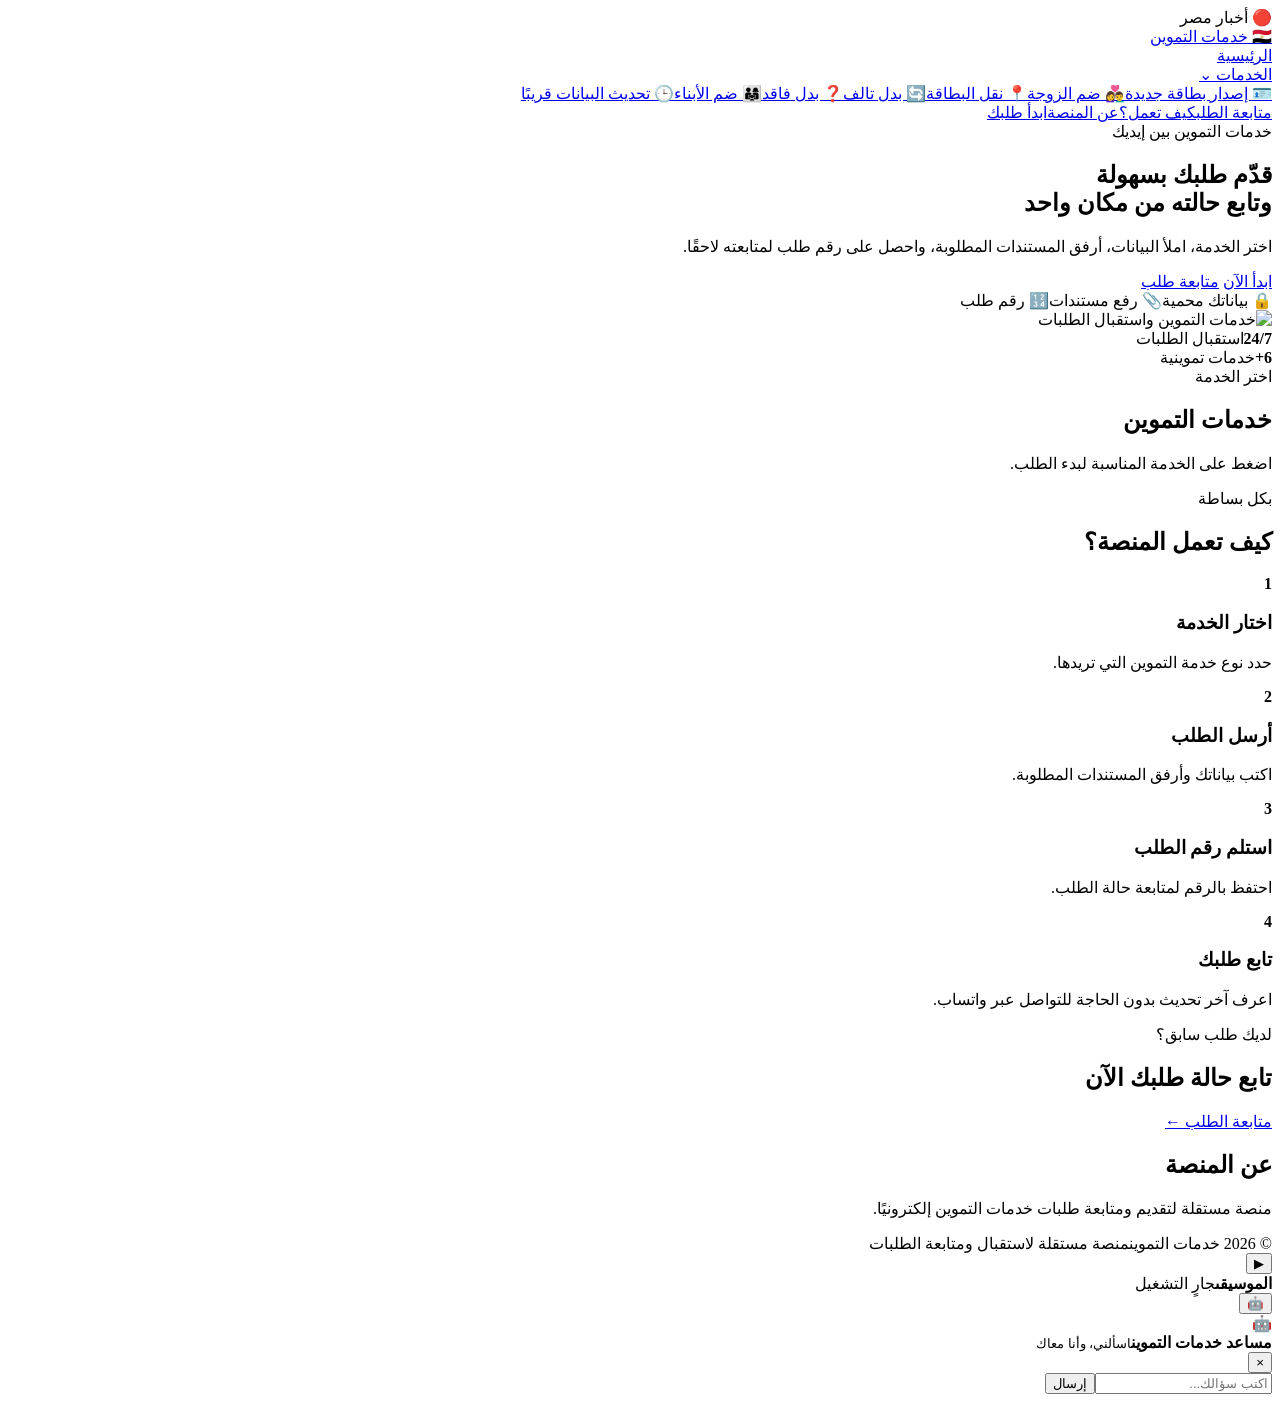
==== index.html @ 3c785cfc "Add files via upload" ====
<!doctype html>
<html lang="ar" dir="rtl">
<head>
  <meta charset="UTF-8">
  <meta name="viewport" content="width=device-width, initial-scale=1.0">
  <title>خدمات التموين | خدماتك بين إيديك</title>
  <meta name="description" content="منصة إلكترونية لتقديم ومتابعة طلبات خدمات التموين.">
  <link rel="stylesheet" href="css/style.css">
</head>
<body><div class="news-ticker"><div class="news-label">🔴 أخبار مصر</div><div class="news-viewport"><div id="newsTrack" class="news-track"></div></div></div><nav class="site-main-nav"><div class="nav-inner"><a class="brand-mini" href="index.html">🇪🇬 خدمات التموين</a><div class="nav-links"><a href="index.html">الرئيسية</a><div class="nav-dropdown"><a href="services.html" class="nav-services-link">الخدمات <span class="nav-chevron">⌄</span></a><div class="services-menu" aria-label="قائمة الخدمات"><a href="request.html?service=new-card">🪪 إصدار بطاقة جديدة</a><a href="request.html?service=add-wife">👩‍❤️‍👨 ضم الزوجة</a><a href="request.html?service=transfer">📍 نقل البطاقة</a><a href="request.html?service=damaged">🔄 بدل تالف</a><a href="request.html?service=lost">❓ بدل فاقد</a><a href="request.html?service=children">👨‍👩‍👧 ضم الأبناء</a><a href="services.html#update-data">🕒 تحديث البيانات <span class="soon-mini">قريبًا</span></a></div></div><a href="track.html">متابعة الطلب</a><a href="index.html#steps">كيف تعمل؟</a><a href="index.html#about">عن المنصة</a><a class="nav-cta" href="request.html">ابدأ طلبك</a></div></div></nav><main>
  <section class="hero">
    <div class="container hero-grid">
      <div>
        <span class="eyebrow">خدمات التموين بين إيديك</span>
        <h1>قدّم طلبك بسهولة<br><strong>وتابع حالته من مكان واحد</strong></h1>
        <p>اختر الخدمة، املأ البيانات، أرفق المستندات المطلوبة، واحصل على رقم طلب لمتابعته لاحقًا.</p>
        <div class="hero-actions">
          <a class="btn btn-primary" href="#services">ابدأ الآن</a>
          <a class="btn btn-outline" href="track.html">متابعة طلب</a>
        </div>
        <div class="trust-row">
          <span>🔒 بياناتك محمية</span><span>📎 رفع مستندات</span><span>🔢 رقم طلب</span>
        </div>
      </div>
      <div class="hero-card hero-visual">
<img class="hero-illustration" src="assets/hero-illustration.svg" alt="خدمات التموين واستقبال الطلبات">
<div class="visual-badge badge-one"><b>24/7</b><span>استقبال الطلبات</span></div>
<div class="visual-badge badge-two"><b>6+</b><span>خدمات تموينية</span></div>
</div>
    </div>
  </section>

  <section id="services" class="section">
    <div class="container">
      <div class="section-head">
        <div><span class="eyebrow">اختر الخدمة</span><h2>خدمات التموين</h2></div>
        <p>اضغط على الخدمة المناسبة لبدء الطلب.</p>
      </div>
      <div id="servicesGrid" class="services-grid"></div>
    </div>
  </section>

  <section id="steps" class="section section-soft">
    <div class="container">
      <div class="section-head centered"><span class="eyebrow">بكل بساطة</span><h2>كيف تعمل المنصة؟</h2></div>
      <div class="steps">
        <div class="step"><b>1</b><h3>اختار الخدمة</h3><p>حدد نوع خدمة التموين التي تريدها.</p></div>
        <div class="step"><b>2</b><h3>أرسل الطلب</h3><p>اكتب بياناتك وأرفق المستندات المطلوبة.</p></div>
        <div class="step"><b>3</b><h3>استلم رقم الطلب</h3><p>احتفظ بالرقم لمتابعة حالة الطلب.</p></div>
        <div class="step"><b>4</b><h3>تابع طلبك</h3><p>اعرف آخر تحديث بدون الحاجة للتواصل عبر واتساب.</p></div>
      </div>
    </div>
  </section>

  <section class="cta">
    <div class="container cta-inner">
      <div><span class="eyebrow">لديك طلب سابق؟</span><h2>تابع حالة طلبك الآن</h2></div>
      <a class="btn btn-light" href="track.html">متابعة الطلب ←</a>
    </div>
  </section>
</main>

<section id="about" class="section section-soft"><div class="container"><h2>عن المنصة</h2><p>منصة مستقلة لتقديم ومتابعة طلبات خدمات التموين إلكترونيًا.</p></div></section><footer><div class="container footer-inner"><span>© 2026 خدمات التموين</span><span>منصة مستقلة لاستقبال ومتابعة الطلبات</span></div></footer>
<script src="js/config.js"></script>
<script src="js/location-data.js"></script><script src="js/app.js"></script>



<div class="music-player" id="musicPlayer"><button id="musicToggle" class="music-toggle" type="button">▶</button><div class="music-meta"><strong>الموسيقى</strong><span id="musicState">جارٍ التشغيل</span></div><audio id="siteMusic" preload="auto" loop><source src="assets/music.mp3" type="audio/mpeg"></audio></div><script src="js/music.js"></script><script src="js/news.js"></script><script src="js/site-info.js"></script><button class="chatbot-launch" id="chatbotLaunch" aria-label="افتح مساعد خدمات التموين" aria-expanded="false"><span class="bot-avatar" aria-hidden="true">🤖</span><span class="bot-pulse"></span></button><section class="chatbot-panel" id="chatbotPanel"><div class="chatbot-head"><div class="chatbot-title"><span class="chatbot-mini-avatar">🤖</span><div><strong>مساعد خدمات التموين</strong><small>اسألني، وأنا معاك</small></div></div><button id="chatbotClose" type="button">×</button></div><div id="chatbotMessages" class="chatbot-messages"></div><form id="chatbotForm" class="chatbot-form"><input id="chatbotInput" placeholder="اكتب سؤالك..." autocomplete="off"><button type="submit">إرسال</button></form></section><script src="js/chatbot.js"></script><script src="js/announcement.js"></script><script src="js/site-nav.js"></script></body>
</html>
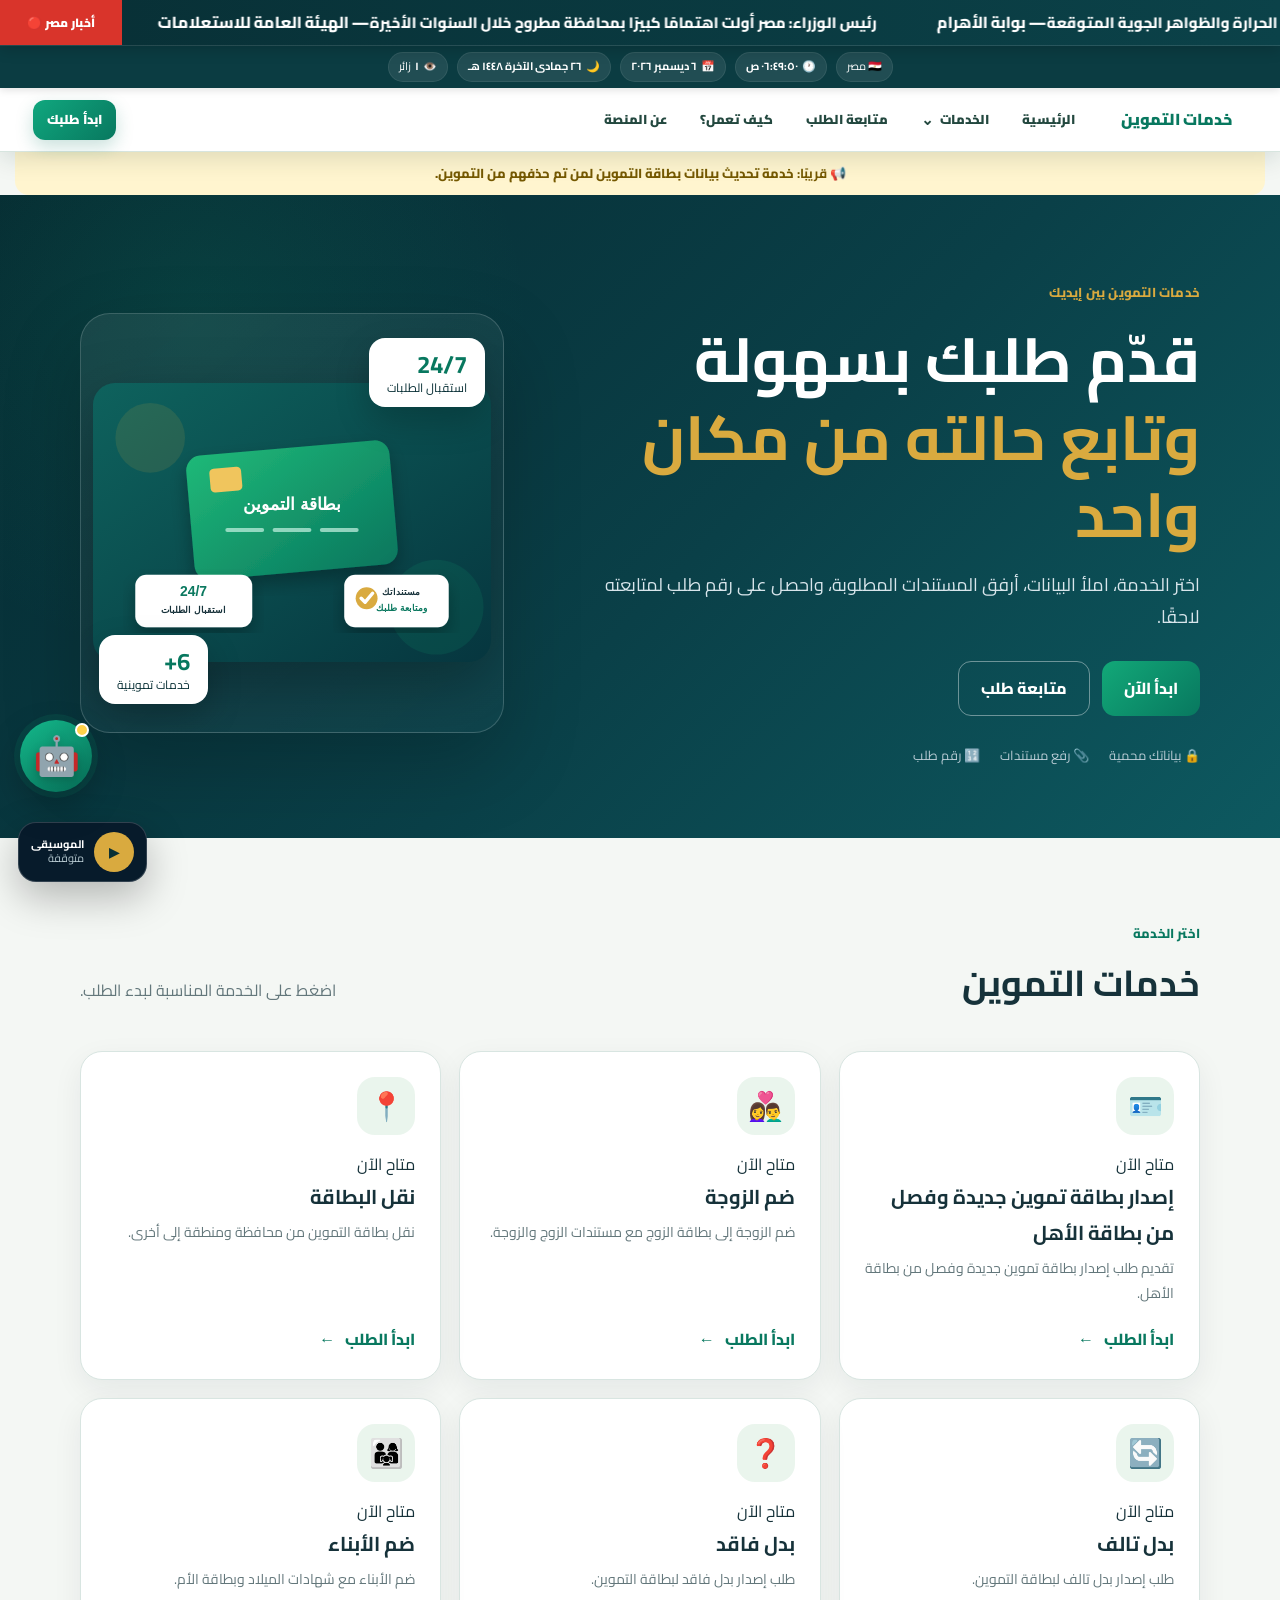
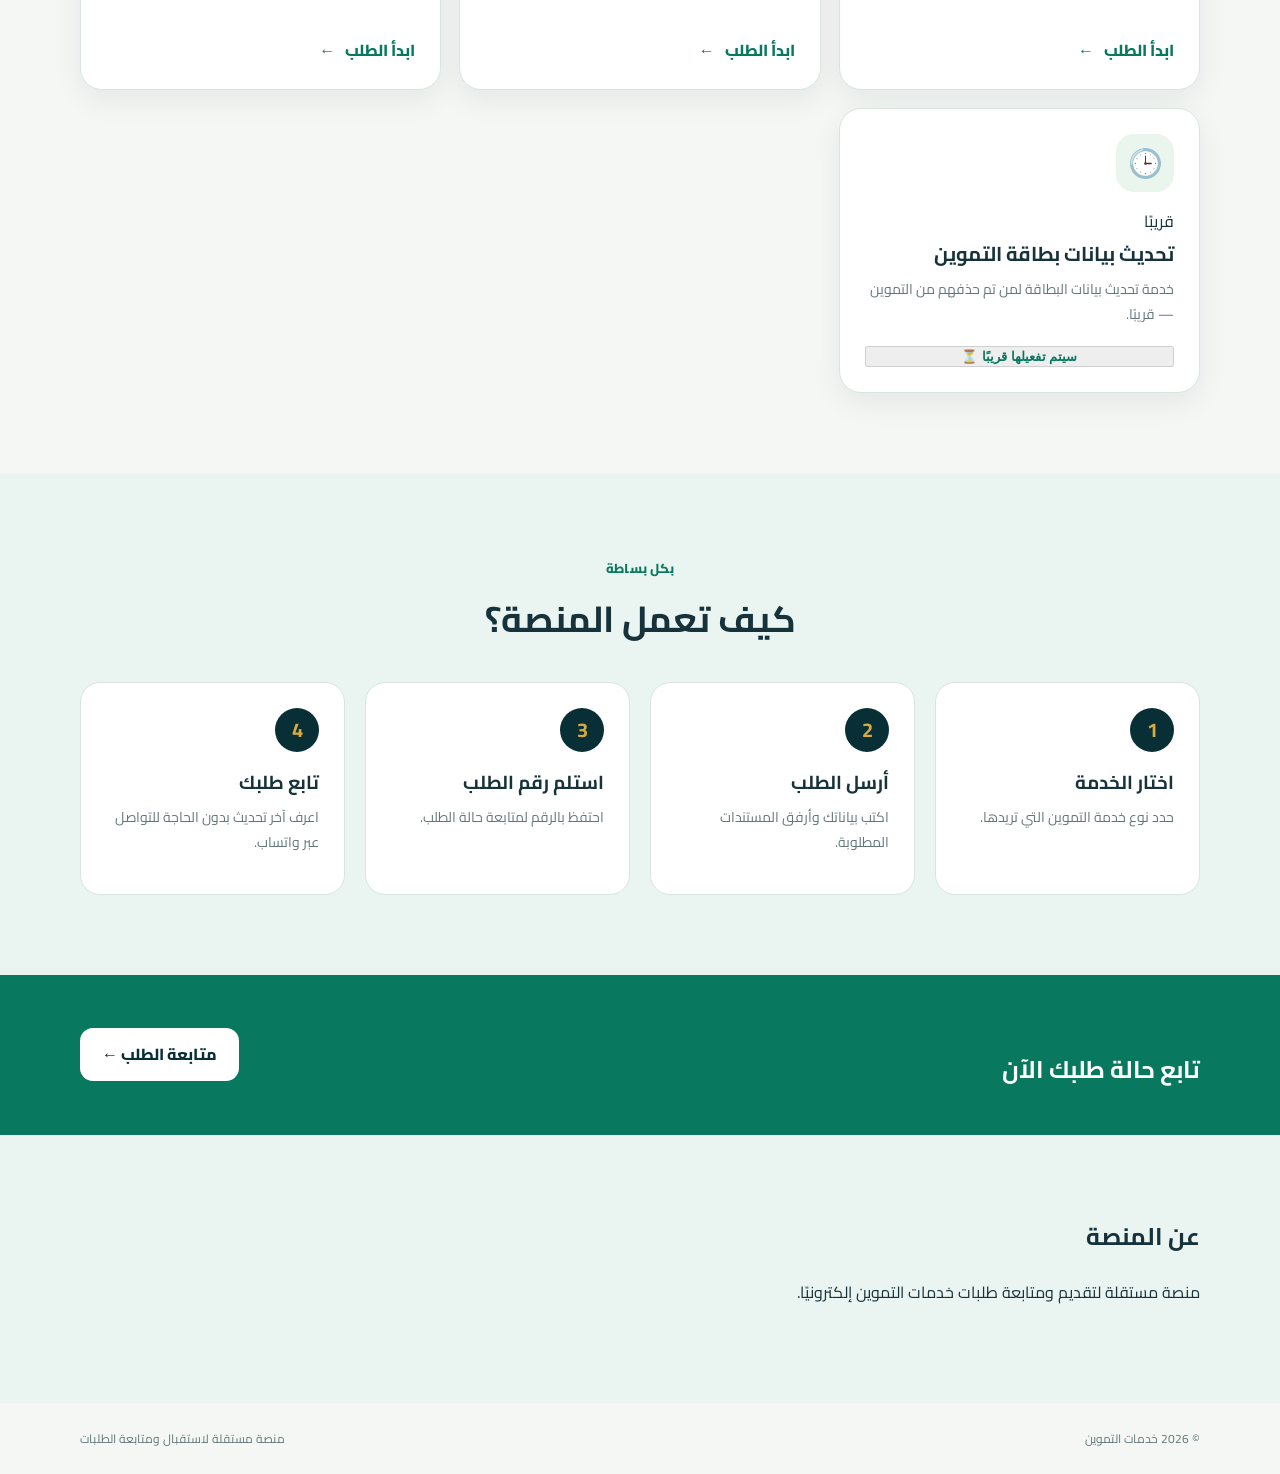
==== commit f97b3274: "Update index.html" ====
--- a/index.html
+++ b/index.html
@@ -7,7 +7,7 @@
   <meta name="description" content="منصة إلكترونية لتقديم ومتابعة طلبات خدمات التموين.">
   <link rel="stylesheet" href="css/style.css">
 </head>
-<body><div class="news-ticker"><div class="news-label">🔴 أخبار مصر</div><div class="news-viewport"><div id="newsTrack" class="news-track"></div></div></div><nav class="site-main-nav"><div class="nav-inner"><a class="brand-mini" href="index.html">🇪🇬 خدمات التموين</a><div class="nav-links"><a href="index.html">الرئيسية</a><div class="nav-dropdown"><a href="services.html" class="nav-services-link">الخدمات <span class="nav-chevron">⌄</span></a><div class="services-menu" aria-label="قائمة الخدمات"><a href="request.html?service=new-card">🪪 إصدار بطاقة جديدة</a><a href="request.html?service=add-wife">👩‍❤️‍👨 ضم الزوجة</a><a href="request.html?service=transfer">📍 نقل البطاقة</a><a href="request.html?service=damaged">🔄 بدل تالف</a><a href="request.html?service=lost">❓ بدل فاقد</a><a href="request.html?service=children">👨‍👩‍👧 ضم الأبناء</a><a href="services.html#update-data">🕒 تحديث البيانات <span class="soon-mini">قريبًا</span></a></div></div><a href="track.html">متابعة الطلب</a><a href="index.html#steps">كيف تعمل؟</a><a href="index.html#about">عن المنصة</a><a class="nav-cta" href="request.html">ابدأ طلبك</a></div></div></nav><main>
+<body><div class="news-ticker"><div class="news-label">🔴 أخبار مصر</div><div class="news-viewport"><div id="newsTrack" class="news-track"></div></div></div><nav class="site-main-nav"><div class="nav-inner"><a class="brand-mini" href="index.html">خدمات التموين</a><div class="nav-links"><a href="index.html">الرئيسية</a><div class="nav-dropdown"><a href="services.html" class="nav-services-link">الخدمات <span class="nav-chevron">⌄</span></a><div class="services-menu" aria-label="قائمة الخدمات"><a href="request.html?service=new-card">🪪 إصدار بطاقة جديدة</a><a href="request.html?service=add-wife">👩‍❤️‍👨 ضم الزوجة</a><a href="request.html?service=transfer">📍 نقل البطاقة</a><a href="request.html?service=damaged">🔄 بدل تالف</a><a href="request.html?service=lost">❓ بدل فاقد</a><a href="request.html?service=children">👨‍👩‍👧 ضم الأبناء</a><a href="services.html#update-data">🕒 تحديث البيانات <span class="soon-mini">قريبًا</span></a></div></div><a href="track.html">متابعة الطلب</a><a href="index.html#steps">كيف تعمل؟</a><a href="index.html#about">عن المنصة</a><a class="nav-cta" href="request.html">ابدأ طلبك</a></div></div></nav><main>
   <section class="hero">
     <div class="container hero-grid">
       <div>
@@ -67,4 +67,4 @@
 
 
 <div class="music-player" id="musicPlayer"><button id="musicToggle" class="music-toggle" type="button">▶</button><div class="music-meta"><strong>الموسيقى</strong><span id="musicState">جارٍ التشغيل</span></div><audio id="siteMusic" preload="auto" loop><source src="assets/music.mp3" type="audio/mpeg"></audio></div><script src="js/music.js"></script><script src="js/news.js"></script><script src="js/site-info.js"></script><button class="chatbot-launch" id="chatbotLaunch" aria-label="افتح مساعد خدمات التموين" aria-expanded="false"><span class="bot-avatar" aria-hidden="true">🤖</span><span class="bot-pulse"></span></button><section class="chatbot-panel" id="chatbotPanel"><div class="chatbot-head"><div class="chatbot-title"><span class="chatbot-mini-avatar">🤖</span><div><strong>مساعد خدمات التموين</strong><small>اسألني، وأنا معاك</small></div></div><button id="chatbotClose" type="button">×</button></div><div id="chatbotMessages" class="chatbot-messages"></div><form id="chatbotForm" class="chatbot-form"><input id="chatbotInput" placeholder="اكتب سؤالك..." autocomplete="off"><button type="submit">إرسال</button></form></section><script src="js/chatbot.js"></script><script src="js/announcement.js"></script><script src="js/site-nav.js"></script></body>
-</html>+</html>
--- a/css/style.css
+++ b/css/style.css
@@ -0,0 +1,143 @@
+@import url('https://fonts.googleapis.com/css2?family=Cairo:wght@400;500;600;700;800&display=swap');
+:root{--navy:#082f35;--navy2:#0f4a50;--green:#12a878;--green2:#08785f;--gold:#d9aa3f;--red:#c93b35;--bg:#f4f7f4;--text:#16323a;--muted:#63777b;--line:#d8e5e1;--white:#fff;--cream:#fbf8ef;--mint:#e6f5ef}
+*{box-sizing:border-box}html{scroll-behavior:smooth}body{margin:0;font-family:Cairo,Arial,sans-serif;color:var(--text);background:var(--bg);line-height:1.8}a{text-decoration:none;color:inherit}.container{width:min(1120px,92%);margin:auto}.topbar{background:var(--navy);color:#fff;position:sticky;top:0;z-index:20;box-shadow:0 4px 20px #0002}.nav{min-height:72px;display:flex;align-items:center;justify-content:space-between;gap:20px}.brand{display:flex;align-items:center;gap:10px;font-weight:800;font-size:20px}.brand-mark{width:38px;height:38px;border-radius:12px;background:var(--gold);color:var(--navy);display:grid;place-items:center;font-weight:900}.nav nav{display:flex;gap:22px;align-items:center;font-size:14px}.nav nav a{opacity:.9}.admin-link{border:1px solid #ffffff44;padding:5px 12px;border-radius:999px}.hero{background:linear-gradient(135deg,var(--navy),#0b3449);color:#fff;padding:82px 0 70px;overflow:hidden}.hero-grid{display:grid;grid-template-columns:1.2fr .8fr;gap:60px;align-items:center}.eyebrow{display:inline-block;color:var(--green2);font-weight:800;font-size:13px;letter-spacing:.2px}.hero .eyebrow{color:var(--gold)}h1,h2,h3,p{margin-top:0}.hero h1{font-size:clamp(34px,5vw,62px);line-height:1.25;margin:15px 0}.hero h1 strong{color:var(--gold)}.hero p{font-size:18px;color:#d8e5eb;max-width:650px}.hero-actions{display:flex;gap:12px;margin:28px 0}.btn{border:0;border-radius:13px;padding:12px 22px;font:inherit;font-weight:800;cursor:pointer;display:inline-flex;justify-content:center;align-items:center;gap:8px}.btn-primary{background:var(--green);color:#fff}.btn-primary:hover{background:var(--green2)}.btn-outline{background:transparent;color:inherit;border:1px solid #ffffff66}.btn-light{background:#fff;color:var(--navy)}.btn-full{width:100%}.trust-row{display:flex;gap:20px;flex-wrap:wrap;color:#b9ccd5;font-size:13px}.hero-card{min-height:350px;border:1px solid #ffffff25;border-radius:30px;background:linear-gradient(145deg,#ffffff12,#ffffff05);padding:45px;position:relative;display:grid;place-items:center;box-shadow:0 30px 80px #0003}.card-glow{position:absolute;width:230px;height:230px;border-radius:50%;background:#f5c40025;filter:blur(25px)}.mini-card{width:280px;height:175px;border-radius:20px;background:linear-gradient(135deg,#4eaf43,#146d36);padding:25px;transform:rotate(-7deg);box-shadow:0 25px 45px #0005;z-index:1}.mini-chip{width:42px;height:32px;border-radius:7px;background:#e4bd58;margin-bottom:25px}.mini-title{font-weight:800}.mini-lines{display:flex;gap:5px;margin-top:18px}.mini-lines i{height:5px;width:40px;background:#ffffff66;border-radius:10px}.hero-stat{position:absolute;background:#fff;color:var(--navy);padding:10px 18px;border-radius:14px;display:flex;flex-direction:column;line-height:1.3;box-shadow:0 12px 35px #0003}.hero-stat b{font-size:24px;color:var(--green2)}.hero-stat:nth-of-type(3){right:15px;bottom:55px}.hero-stat:nth-of-type(4){left:15px;top:55px}.section{padding:80px 0}.section-soft{background:#eef4f1}.section-head{display:flex;justify-content:space-between;align-items:end;margin-bottom:30px}.section-head h2,.page-title h1{font-size:36px;margin:5px 0}.section-head p{color:var(--muted)}.centered{display:block;text-align:center}.services-grid{display:grid;grid-template-columns:repeat(3,1fr);gap:18px}.service-card{background:#fff;border:1px solid var(--line);border-radius:22px;padding:25px;box-shadow:0 10px 30px #1231;transition:.2s;display:flex;flex-direction:column}.service-card:hover{transform:translateY(-5px);box-shadow:0 18px 40px #1232}.service-icon{width:58px;height:58px;border-radius:18px;background:#eaf5ed;display:grid;place-items:center;font-size:28px;margin-bottom:15px}.service-card h3{font-size:20px;margin-bottom:5px}.service-card p{color:var(--muted);font-size:14px;min-height:55px}.service-link{color:var(--green2);font-weight:800;margin-top:auto}.service-link span{margin-right:7px}.steps{display:grid;grid-template-columns:repeat(4,1fr);gap:20px}.step{background:#fff;border:1px solid var(--line);padding:25px;border-radius:20px}.step>b{width:44px;height:44px;border-radius:50%;display:grid;place-items:center;background:var(--navy);color:var(--gold);font-size:20px}.step h3{margin:14px 0 5px}.step p{color:var(--muted);font-size:14px}.cta{padding:40px 0;background:var(--green2);color:#fff}.cta-inner{display:flex;justify-content:space-between;align-items:center}.cta h2{margin:4px 0}.page{padding:60px 0;min-height:calc(100vh - 145px)}.page-title{margin-bottom:30px}.page-title p{color:var(--muted)}.narrow{max-width:820px}.form-card,.auth-card,.track-box,.result-card{background:#fff;border:1px solid var(--line);border-radius:22px;padding:28px;box-shadow:0 12px 35px #1231}.form-grid{display:grid;grid-template-columns:1fr 1fr;gap:18px}label{display:block;font-weight:700;font-size:14px;margin-bottom:18px}input,select,textarea{display:block;width:100%;border:1px solid #ccd8d4;border-radius:12px;padding:12px 14px;font:inherit;margin-top:7px;outline:none;background:#fff}input:focus,select:focus,textarea:focus{border-color:var(--green);box-shadow:0 0 0 3px #43a04718}.upload-box{border:2px dashed #bfd0c9;border-radius:18px;padding:20px;margin:8px 0 20px;display:grid;grid-template-columns:auto 1fr;gap:12px;align-items:center}.upload-icon{font-size:32px}.upload-box p{margin:0;color:var(--muted);font-size:12px}.upload-box input{grid-column:1/-1}.file-list{grid-column:1/-1;display:flex;gap:7px;flex-wrap:wrap}.file-list span{background:#eef5f1;border-radius:8px;padding:4px 9px;font-size:12px}.notice{background:#fff9df;border:1px solid #f0dd7a;border-radius:12px;padding:10px 14px;font-size:12px;margin-bottom:18px}.form-message{margin-top:12px;text-align:center;font-weight:700}.error{color:var(--red)}.success{color:var(--green2)}.track-box{display:grid;grid-template-columns:1fr auto;gap:10px;margin-bottom:20px}.track-box input{margin:0}.result-top,.dashboard-head{display:flex;justify-content:space-between;align-items:center}.result-top h2{margin:0}.status{padding:5px 12px;border-radius:999px;font-size:12px;font-weight:800}.status.new{background:#fff4cc;color:#8c6800}.status.reviewing{background:#e6f0ff;color:#245a9e}.status.completed{background:#e4f6e8;color:#1d7330}.status.rejected{background:#ffe7e4;color:#9d3028}.details-grid{display:grid;grid-template-columns:repeat(2,1fr);gap:14px;margin:25px 0}.details-grid div{background:#f7faf8;border:1px solid var(--line);padding:12px;border-radius:12px}.details-grid small{display:block;color:var(--muted)}.details-grid b{display:block;margin-top:3px}.timeline{display:flex;gap:10px;justify-content:space-between;border-top:3px solid #dbe5e0;padding-top:15px}.timeline span{color:#9aa8a3;font-size:13px}.timeline span.active{color:var(--green2);font-weight:800}.muted{color:var(--muted)}.empty{text-align:center;padding:30px;color:var(--muted)}.auth-card{max-width:480px;margin:40px auto}.auth-card input{margin-bottom:12px}.stats{display:grid;grid-template-columns:repeat(4,1fr);gap:15px;margin:25px 0}.stats div{background:#fff;border:1px solid var(--line);border-radius:18px;padding:18px}.stats b{display:block;font-size:30px;color:var(--green2)}.stats span{color:var(--muted);font-size:13px}.toolbar{display:flex;gap:10px;margin-bottom:15px}.toolbar input{margin:0}.toolbar select{width:190px;margin:0}.table-wrap{overflow:auto;background:#fff;border:1px solid var(--line);border-radius:18px}table{width:100%;border-collapse:collapse;min-width:780px}th,td{padding:13px;border-bottom:1px solid var(--line);text-align:right;font-size:13px}th{background:#f3f7f5}.status-select{margin:0;padding:7px;border-radius:8px;width:auto}.small-btn{border:0;background:var(--navy);color:#fff;border-radius:8px;padding:6px 11px;cursor:pointer}.modal{position:fixed;inset:0;background:#06141dcc;display:grid;place-items:center;padding:20px;z-index:50}.modal-box{width:min(760px,100%);max-height:90vh;overflow:auto;background:#fff;border-radius:22px;padding:30px;position:relative}.modal-close{position:absolute;left:18px;top:12px;border:0;background:#eef2f0;border-radius:50%;font-size:24px;width:38px;height:38px;cursor:pointer}.detail-note{background:#f7faf8;padding:14px;border-radius:12px;margin-top:12px}.hidden{display:none!important}.footer-inner{padding:25px 0;color:var(--muted);font-size:12px;display:flex;justify-content:space-between}
+@media(max-width:800px){.hero-grid{grid-template-columns:1fr}.hero-card{min-height:260px}.services-grid{grid-template-columns:1fr 1fr}.steps{grid-template-columns:1fr 1fr}.nav nav{gap:9px}.nav nav a:nth-child(3){display:none}.section-head,.cta-inner{display:block}.cta .btn{margin-top:15px}.stats{grid-template-columns:1fr 1fr}}
+@media(max-width:560px){.nav{min-height:62px}.brand{font-size:16px}.brand-mark{width:34px;height:34px}.nav nav{font-size:12px}.hero{padding:55px 0}.hero h1{font-size:36px}.hero p{font-size:15px}.services-grid,.steps,.form-grid,.details-grid{grid-template-columns:1fr}.section{padding:55px 0}.section-head h2,.page-title h1{font-size:29px}.track-box{grid-template-columns:1fr}.toolbar{display:block}.toolbar>*{width:100%!important;margin-bottom:8px!important}.footer-inner{display:block}.footer-inner span{display:block;margin:5px 0}.upload-box{grid-template-columns:auto 1fr}}
+.attachments-title{margin:8px 0 14px}.attachments-title h3{margin:0 0 3px}.attachments-title p{margin:0;color:var(--muted);font-size:12px}.required-uploads{display:grid;grid-template-columns:1fr 1fr;gap:14px;margin-bottom:18px}.upload-card{border:1px solid #cfdcd6;border-radius:16px;padding:18px;background:#f9fbfa;display:flex;flex-direction:column;gap:5px;cursor:pointer}.upload-card>span{font-size:27px}.upload-card strong{font-size:14px}.upload-card small{color:var(--muted);font-weight:400}.music-player{position:fixed;left:18px;bottom:18px;z-index:100;background:#071b2b;color:#fff;border:1px solid #ffffff2b;border-radius:18px;padding:9px 12px;display:flex;align-items:center;gap:10px;box-shadow:0 15px 40px #0004;direction:rtl}.music-toggle{border:0;width:40px;height:40px;border-radius:50%;background:var(--gold);color:var(--navy);font-weight:900;cursor:pointer}.music-toggle.playing{background:var(--green);color:#fff}.music-meta{display:flex;flex-direction:column;line-height:1.25;font-size:11px}.music-meta span{color:#b8cbd2}@media(max-width:560px){.required-uploads{grid-template-columns:1fr}.music-player{left:10px;bottom:10px}}
+/* ===== V5 UI polish ===== */
+.news-ticker,.news-ticker *{font-size:16px!important}
+.news-ticker{overflow:hidden;white-space:nowrap;direction:rtl}
+.news-ticker-track{display:inline-flex;width:max-content;animation:newsTicker 55s linear infinite;will-change:transform}
+.news-ticker:hover .news-ticker-track{animation-play-state:paused!important}
+@keyframes newsTicker{from{transform:translateX(-100%)}to{transform:translateX(100vw)}}
+.news-ticker-item{margin-left:42px;cursor:pointer}
+.news-ticker-item:hover{text-decoration:underline}
+.location-search-wrap{margin:-4px 0 18px;position:relative}
+.location-search-wrap label{margin-bottom:0}
+.location-search-wrap input{padding-right:42px}
+.location-search-icon{position:absolute;right:14px;top:39px;font-size:18px;color:var(--muted)}
+.location-hint{font-size:11px;color:var(--muted);margin-top:5px}
+.field-error{border-color:#df3b2f!important;box-shadow:0 0 0 3px #df3b2f18!important}
+.required-mark{color:#df3b2f;margin-right:3px}
+.validation-modal{position:fixed;inset:0;background:#06141dcc;z-index:300;display:grid;place-items:center;padding:20px}
+.validation-modal-box{background:#fff;width:min(520px,100%);border-radius:22px;padding:28px;box-shadow:0 30px 80px #0006}
+.validation-modal-box h2{margin:0 0 8px;color:var(--navy)}
+.validation-list{background:#fff5f3;border:1px solid #ffd2cc;border-radius:14px;padding:12px 28px;margin:15px 0}
+.validation-list li{margin:4px 0}
+.validation-close{width:100%;border:0;border-radius:12px;background:var(--navy);color:#fff;padding:11px;font:inherit;font-weight:800;cursor:pointer}
+
+/* V6 theme + clearer hero */
+.hero{background:radial-gradient(circle at 15% 20%,#12a87822,transparent 28%),linear-gradient(135deg,#062a31 0%,#0a4048 55%,#0d5960 100%)}
+.hero-card{background:linear-gradient(145deg,#ffffff12,#ffffff06);border-color:#ffffff2b}
+.hero-visual{min-height:420px;padding:12px;overflow:hidden}
+.hero-illustration{width:100%;height:auto;display:block;filter:drop-shadow(0 20px 30px #0004)}
+.visual-badge{position:absolute;background:#fff;color:var(--navy);padding:12px 18px;border-radius:16px;display:flex;flex-direction:column;line-height:1.25;box-shadow:0 14px 35px #0003;z-index:4}
+.visual-badge b{font-size:24px;color:var(--green2)} .visual-badge span{font-size:12px}
+.badge-one{right:18px;top:24px}.badge-two{left:18px;bottom:28px}
+.btn-primary{background:linear-gradient(135deg,var(--green),var(--green2))}
+.section-soft{background:#eaf4f0}
+.conditional-section{border:1px solid #cfe3db;background:#f3fbf7;border-radius:18px;padding:18px;margin:4px 0 22px}
+.conditional-head{display:flex;gap:12px;align-items:flex-start;margin-bottom:15px}
+.conditional-head>span{font-size:30px}.conditional-head h3{margin:0}.conditional-head p{margin:2px 0 0;color:var(--muted);font-size:12px}
+.wife-uploads{grid-template-columns:1fr 1fr!important}
+.datalist-note{font-size:11px;color:var(--muted)}
+.hidden{display:none!important}
+@media(max-width:760px){.hero-grid{grid-template-columns:1fr}.hero-card{min-height:360px}.hero-visual{order:-1}.services-grid{grid-template-columns:1fr}.steps{grid-template-columns:1fr 1fr}.section-head,.cta-inner{align-items:flex-start;flex-direction:column;gap:12px}.wife-uploads{grid-template-columns:1fr!important}}
+@media(max-width:520px){.steps{grid-template-columns:1fr}.hero-visual{min-height:320px}.visual-badge{padding:9px 12px}.visual-badge b{font-size:20px}}
+
+
+/* ===== V18 AUTHORITATIVE UI / HEADER ===== */
+:root{--header-news:46px;--header-info:42px;--header-nav:64px;--header-total:152px;scroll-padding-top:var(--header-total)}
+html,body{min-height:100%;overflow-x:hidden}
+body{padding-top:var(--header-total)!important}
+
+/* Fixed global chrome */
+.news-ticker{position:fixed!important;top:0!important;left:0!important;right:0!important;height:var(--header-news)!important;z-index:2147483000!important;display:flex!important;align-items:center!important;direction:ltr!important;overflow:hidden!important;background:linear-gradient(90deg,#082f35,#0b4249)!important;border-bottom:1px solid rgba(255,255,255,.12)!important;box-shadow:0 3px 15px rgba(0,0,0,.18)!important}
+.news-label{height:100%!important;min-width:122px!important;flex:0 0 auto!important;display:flex!important;align-items:center!important;justify-content:center!important;background:#d9342b!important;color:#fff!important;padding:0 14px!important;font-size:12px!important;font-weight:900!important;z-index:3!important}
+.news-viewport{height:100%!important;min-width:0!important;flex:1 1 auto!important;display:flex!important;align-items:center!important;overflow:hidden!important;direction:ltr!important}
+.news-track{display:flex!important;align-items:center!important;flex-wrap:nowrap!important;width:max-content!important;min-width:max-content!important;white-space:nowrap!important;direction:ltr!important;animation:none!important;will-change:transform!important;transform:translate3d(0,0,0)!important}
+.news-item{direction:rtl!important;display:inline-flex!important;align-items:center!important;flex:0 0 auto!important;color:#fff!important;font-size:15px!important;font-weight:800!important;padding:0 30px!important;white-space:nowrap!important;text-decoration:none!important;cursor:pointer!important;transition:color .15s ease!important}
+.news-item:hover{color:#ffd35a!important;text-decoration:underline!important}
+
+.site-info-bar{position:fixed!important;top:var(--header-news)!important;left:0!important;right:0!important;height:var(--header-info)!important;z-index:2147482999!important;display:flex!important;align-items:center!important;background:#0b3c42!important;color:#fff!important;box-shadow:0 2px 8px rgba(0,0,0,.12)!important}
+.site-info-inner{width:100%!important;height:100%!important;max-width:1250px!important;margin:auto!important;display:flex!important;align-items:center!important;justify-content:center!important;gap:9px!important;overflow:hidden!important;white-space:nowrap!important}
+.site-info-inner span{display:inline-flex!important;align-items:center!important;gap:4px!important;background:rgba(255,255,255,.09)!important;border:1px solid rgba(255,255,255,.08)!important;border-radius:999px!important;padding:4px 10px!important;font-size:11px!important}
+
+.site-main-nav{position:fixed!important;top:calc(var(--header-news) + var(--header-info))!important;left:0!important;right:0!important;width:100%!important;height:var(--header-nav)!important;z-index:2147482998!important;background:rgba(255,255,255,.98)!important;backdrop-filter:blur(14px)!important;-webkit-backdrop-filter:blur(14px)!important;border-bottom:1px solid #d7e5df!important;box-shadow:0 7px 24px rgba(5,44,38,.13)!important}
+.site-main-nav .nav-inner{height:100%!important;max-width:1250px!important;margin:auto!important;padding:0 18px!important;display:flex!important;align-items:center!important;gap:18px!important}
+.site-main-nav .brand-mini{font-size:16px!important;font-weight:900!important;color:#08785f!important;white-space:nowrap!important;flex:0 0 auto!important}
+.site-main-nav .nav-links{display:flex!important;align-items:center!important;gap:5px!important;flex:1 1 auto!important;min-width:0!important;overflow-x:auto!important;overflow-y:hidden!important;scrollbar-width:none!important}
+.site-main-nav .nav-links::-webkit-scrollbar{display:none!important}
+.site-main-nav a{display:inline-flex!important;align-items:center!important;justify-content:center!important;min-height:40px!important;padding:7px 14px!important;border-radius:12px!important;color:#23483f!important;font-size:13px!important;font-weight:900!important;text-decoration:none!important;white-space:nowrap!important;flex:0 0 auto!important;transition:all .18s ease!important}
+.site-main-nav a:hover{background:#e7f5ef!important;color:#08785f!important;transform:translateY(-1px)!important}
+.site-main-nav a.nav-cta{margin-inline-start:auto!important;background:linear-gradient(135deg,#10a77e,#08785f)!important;color:#fff!important;box-shadow:0 7px 18px rgba(8,120,95,.22)!important}
+.site-main-nav a.nav-cta:hover{background:#066b55!important;color:#fff!important}
+
+/* Announcement stays visible below the fixed navigation */
+.site-announcement{position:relative!important;z-index:1!important;max-width:1250px!important;margin:0 auto!important;padding:10px 15px!important;border-radius:0 0 14px 14px!important;background:#fff5cf!important;color:#755900!important;text-align:center!important;font-size:13px!important;font-weight:800!important}
+
+.service-hidden-field{display:none!important}
+
+/* Service request page — same visual language on every service */
+.request-card{max-width:980px!important;margin:24px auto 60px!important;background:rgba(255,255,255,.98)!important;border:1px solid #d7e5df!important;border-radius:28px!important;padding:30px!important;box-shadow:0 18px 55px rgba(8,47,53,.10)!important;position:relative!important;overflow:hidden!important}
+.request-card:before{content:"";display:block;position:absolute;top:0;right:0;left:0;height:5px;background:linear-gradient(90deg,#d9aa3f,#10a77e,#08785f)!important}
+#serviceHeader{padding:8px 4px 24px!important;border-bottom:1px solid #e3ece8!important;margin-bottom:22px!important}
+#serviceHeader .eyebrow{font-size:12px!important;font-weight:900!important;color:#08785f!important;background:#e8f6f1!important;padding:5px 10px!important;border-radius:999px!important}
+#serviceHeader h1{font-size:clamp(25px,4vw,38px)!important;color:#082f35!important;margin:12px 0 5px!important;line-height:1.35!important}
+#serviceHeader p{margin:0!important;color:#63777b!important;font-size:14px!important}
+.conditional-section{box-shadow:0 8px 22px rgba(8,120,95,.05)!important}
+
+/* Floating assistant */
+.chatbot-launch{position:fixed!important;left:20px!important;bottom:22px!important;width:72px!important;height:72px!important;border:0!important;border-radius:50%!important;background:linear-gradient(145deg,#14b98b,#066b55)!important;color:#fff!important;display:grid!important;place-items:center!important;cursor:pointer!important;z-index:2147483001!important;box-shadow:0 15px 35px rgba(0,0,0,.25),0 0 0 6px rgba(18,168,120,.12)!important;transition:transform .2s ease,box-shadow .2s ease!important}
+.chatbot-launch:hover{transform:translateY(-4px) scale(1.04)!important;box-shadow:0 20px 42px rgba(0,0,0,.28),0 0 0 8px rgba(18,168,120,.14)!important}
+.bot-avatar{font-size:38px!important;line-height:1!important;filter:drop-shadow(0 3px 4px rgba(0,0,0,.2))!important}
+.bot-pulse{position:absolute!important;right:3px!important;top:3px!important;width:14px!important;height:14px!important;border-radius:50%!important;background:#ffd24a!important;border:2px solid #fff!important;animation:botPulse 1.8s infinite!important}
+@keyframes botPulse{0%,100%{box-shadow:0 0 0 0 rgba(255,210,74,.5)}50%{box-shadow:0 0 0 8px rgba(255,210,74,0)}}
+.chatbot-panel{position:fixed!important;left:20px!important;bottom:108px!important;width:min(400px,calc(100vw - 40px))!important;height:min(550px,calc(100vh - 175px))!important;z-index:2147483002!important;background:#fff!important;border:1px solid #d5e4df!important;border-radius:24px!important;box-shadow:0 25px 75px rgba(0,0,0,.27)!important;display:none!important;overflow:hidden!important}
+.chatbot-panel.open{display:flex!important;flex-direction:column!important;animation:botOpen .18s ease-out!important}
+@keyframes botOpen{from{opacity:0;transform:translateY(12px) scale(.98)}to{opacity:1;transform:none}}
+.chatbot-head{background:linear-gradient(135deg,#082f35,#08785f)!important;color:#fff!important;padding:15px 16px!important;display:flex!important;align-items:center!important;justify-content:space-between!important}
+.chatbot-title{display:flex!important;align-items:center!important;gap:10px!important}.chatbot-title>div{display:flex!important;flex-direction:column!important}.chatbot-title strong{font-size:14px!important}.chatbot-title small{font-size:10px!important;opacity:.82!important}.chatbot-mini-avatar{width:40px!important;height:40px!important;border-radius:13px!important;background:#fff!important;display:grid!important;place-items:center!important;font-size:23px!important}
+.chatbot-head button{border:0!important;background:rgba(255,255,255,.12)!important;color:#fff!important;width:35px!important;height:35px!important;border-radius:10px!important;font-size:22px!important;cursor:pointer!important}
+.chatbot-messages{flex:1!important;overflow:auto!important;padding:17px!important;background:#f5faf8!important;display:flex!important;flex-direction:column!important;gap:9px!important}
+.chat-msg{max-width:88%!important;padding:10px 12px!important;border-radius:15px!important;font-size:12px!important;line-height:1.75!important;white-space:pre-wrap!important}.chat-msg.bot{align-self:flex-start!important;background:#fff!important;border:1px solid #dbe8e3!important;color:#24463f!important;border-top-right-radius:5px!important}.chat-msg.user{align-self:flex-end!important;background:#08785f!important;color:#fff!important;border-top-left-radius:5px!important}
+.chatbot-form{display:flex!important;gap:8px!important;padding:12px!important;background:#fff!important;border-top:1px solid #e0e9e5!important}.chatbot-form input{margin:0!important;flex:1!important}.chatbot-form button{border:0!important;border-radius:12px!important;background:#08785f!important;color:#fff!important;font:inherit!important;font-weight:900!important;padding:0 16px!important;cursor:pointer!important}
+
+@media(max-width:700px){
+ :root{--header-news:42px;--header-info:42px;--header-nav:60px;--header-total:144px;scroll-padding-top:144px}
+ body{padding-top:144px!important}
+ .news-label{min-width:90px!important;padding:0 8px!important;font-size:10px!important}.news-item{font-size:14px!important;padding:0 20px!important}
+ .site-info-inner{justify-content:flex-start!important;overflow-x:auto!important;padding:0 7px!important;scrollbar-width:none!important}.site-info-inner::-webkit-scrollbar{display:none!important}.site-info-inner span{font-size:10px!important}
+ .site-main-nav .nav-inner{padding:0 9px!important}.site-main-nav .brand-mini{display:none!important}.site-main-nav .nav-links{gap:3px!important}.site-main-nav a{font-size:11px!important;padding:7px 10px!important}.site-main-nav a.nav-cta{margin-inline-start:0!important}
+ .request-card{margin:15px auto 40px!important;padding:20px 15px!important;border-radius:22px!important}
+ .chatbot-launch{left:14px!important;bottom:14px!important;width:64px!important;height:64px!important}.bot-avatar{font-size:32px!important}.chatbot-panel{left:12px!important;bottom:90px!important;width:calc(100vw - 24px)!important;height:min(550px,calc(100vh - 145px))!important}
+}
+
+
+/* V19 refinements: visible news fallback, floating assistant clearance, services dropdown */
+.nav-dropdown{position:relative;display:inline-flex;align-items:center;flex:0 0 auto}
+.nav-dropdown>.nav-services-link{gap:6px}
+.nav-chevron{font-size:15px;line-height:1;transition:transform .18s ease}
+.nav-dropdown:hover .nav-chevron,.nav-dropdown:focus-within .nav-chevron{transform:rotate(180deg)}
+.services-menu{position:absolute;top:calc(100% + 8px);right:0;min-width:290px;padding:9px;background:rgba(255,255,255,.99);border:1px solid #d7e5df;border-radius:16px;box-shadow:0 18px 45px rgba(5,44,38,.18);display:flex;flex-direction:column;gap:3px;opacity:0;visibility:hidden;transform:translateY(-7px);pointer-events:none;transition:opacity .16s ease,transform .16s ease,visibility .16s ease;z-index:20}
+.nav-dropdown:hover .services-menu,.nav-dropdown:focus-within .services-menu{opacity:1;visibility:visible;transform:translateY(0);pointer-events:auto}
+.services-menu a{width:100%;justify-content:flex-start!important;min-height:38px!important;padding:7px 11px!important;border-radius:10px!important;font-size:12px!important;font-weight:800!important}
+.services-menu a:hover{transform:none!important;background:#e8f6f1!important}
+.soon-mini{margin-inline-start:auto;background:#fff1bd;color:#876400;border-radius:999px;padding:2px 7px;font-size:9px}
+.chatbot-launch{bottom:108px!important}
+.chatbot-panel{bottom:194px!important}
+@media(max-width:700px){
+  .services-menu{position:fixed;top:144px;right:8px;left:8px;min-width:0;max-height:calc(100vh - 160px);overflow:auto}
+  .chatbot-launch{bottom:96px!important;left:14px!important}
+  .chatbot-panel{bottom:174px!important}
+}
+@media(max-width:700px){
+  .nav-dropdown.open .services-menu{opacity:1;visibility:visible;transform:translateY(0);pointer-events:auto}
+  .nav-dropdown.open .nav-chevron{transform:rotate(180deg)}
+}
+
+/* V20 navigation dropdown reliability */
+.site-main-nav .nav-links{overflow:visible!important}
+.site-main-nav .nav-dropdown{z-index:2147483005!important}
+.services-menu{z-index:2147483006!important}
+@media(max-width:700px){.site-main-nav .nav-links{overflow-x:auto!important;overflow-y:visible!important}.site-main-nav .nav-dropdown{position:static!important}.services-menu{z-index:2147483006!important}}
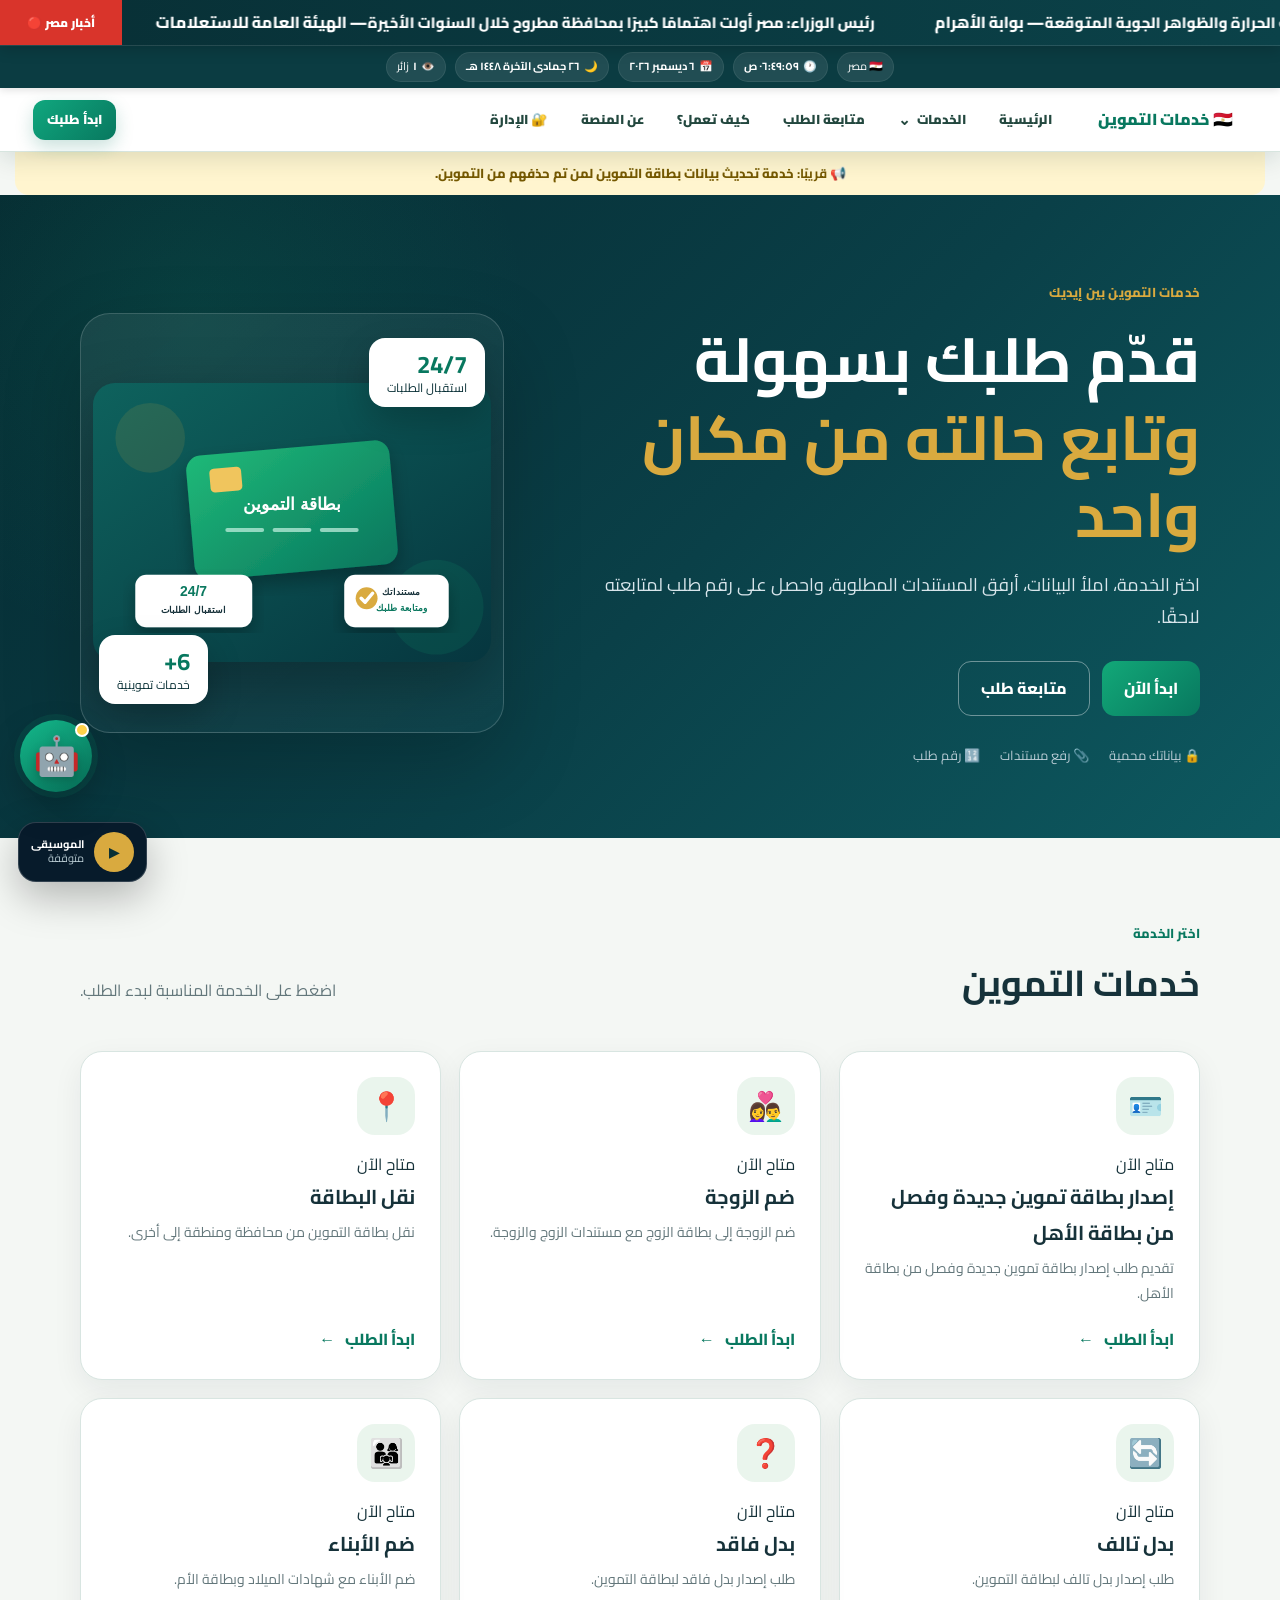
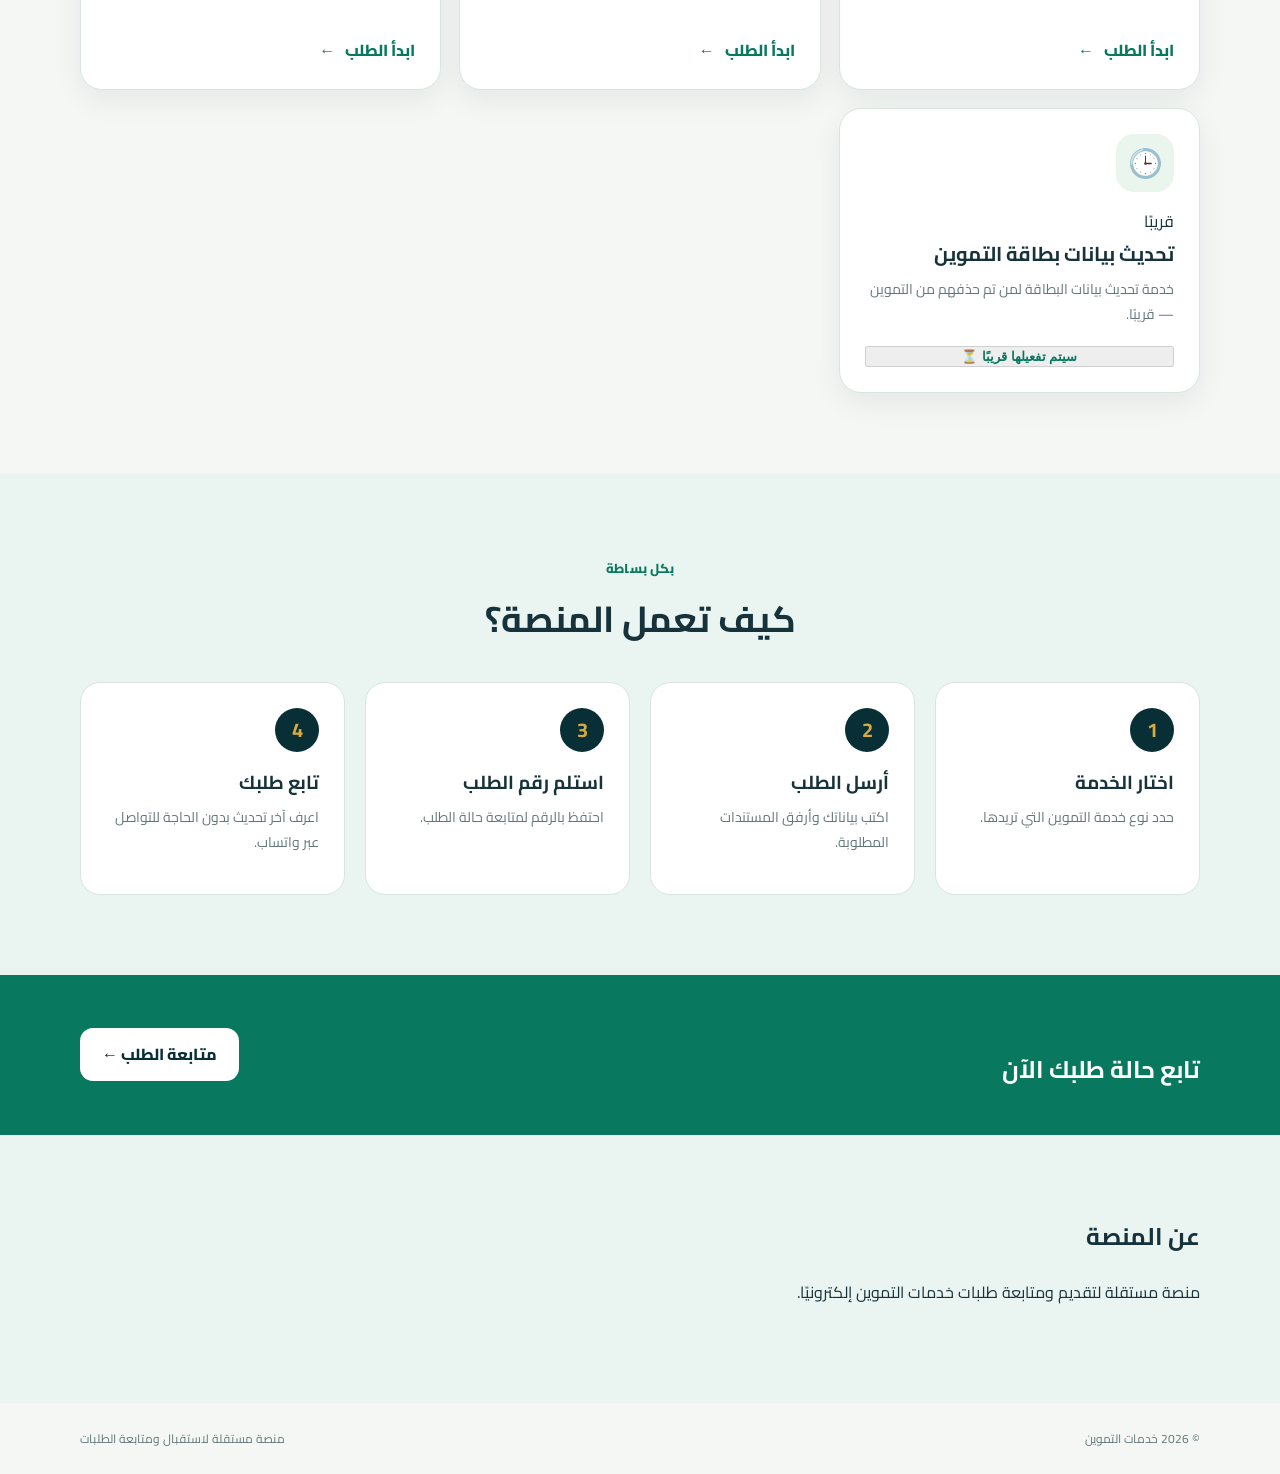
==== commit 9daf4e7d: "Add files via upload" ====
--- a/index.html
+++ b/index.html
@@ -7,7 +7,7 @@
   <meta name="description" content="منصة إلكترونية لتقديم ومتابعة طلبات خدمات التموين.">
   <link rel="stylesheet" href="css/style.css">
 </head>
-<body><div class="news-ticker"><div class="news-label">🔴 أخبار مصر</div><div class="news-viewport"><div id="newsTrack" class="news-track"></div></div></div><nav class="site-main-nav"><div class="nav-inner"><a class="brand-mini" href="index.html">خدمات التموين</a><div class="nav-links"><a href="index.html">الرئيسية</a><div class="nav-dropdown"><a href="services.html" class="nav-services-link">الخدمات <span class="nav-chevron">⌄</span></a><div class="services-menu" aria-label="قائمة الخدمات"><a href="request.html?service=new-card">🪪 إصدار بطاقة جديدة</a><a href="request.html?service=add-wife">👩‍❤️‍👨 ضم الزوجة</a><a href="request.html?service=transfer">📍 نقل البطاقة</a><a href="request.html?service=damaged">🔄 بدل تالف</a><a href="request.html?service=lost">❓ بدل فاقد</a><a href="request.html?service=children">👨‍👩‍👧 ضم الأبناء</a><a href="services.html#update-data">🕒 تحديث البيانات <span class="soon-mini">قريبًا</span></a></div></div><a href="track.html">متابعة الطلب</a><a href="index.html#steps">كيف تعمل؟</a><a href="index.html#about">عن المنصة</a><a class="nav-cta" href="request.html">ابدأ طلبك</a></div></div></nav><main>
+<body><div class="news-ticker"><div class="news-label">🔴 أخبار مصر</div><div class="news-viewport"><div id="newsTrack" class="news-track"></div></div></div><nav class="site-main-nav"><div class="nav-inner"><a class="brand-mini" href="index.html">🇪🇬 خدمات التموين</a><div class="nav-links"><a href="index.html">الرئيسية</a><div class="nav-dropdown"><a href="services.html" class="nav-services-link">الخدمات <span class="nav-chevron">⌄</span></a><div class="services-menu" aria-label="قائمة الخدمات"><a href="request.html?service=new-card">🪪 إصدار بطاقة جديدة</a><a href="request.html?service=add-wife">👩‍❤️‍👨 ضم الزوجة</a><a href="request.html?service=transfer">📍 نقل البطاقة</a><a href="request.html?service=damaged">🔄 بدل تالف</a><a href="request.html?service=lost">❓ بدل فاقد</a><a href="request.html?service=children">👨‍👩‍👧 ضم الأبناء</a><a href="services.html#update-data">🕒 تحديث البيانات <span class="soon-mini">قريبًا</span></a></div></div><a href="track.html">متابعة الطلب</a><a href="index.html#steps">كيف تعمل؟</a><a href="index.html#about">عن المنصة</a><a class="admin-login-link" href="admin.html" title="دخول الإدارة">🔐 الإدارة</a><a class="nav-cta" href="request.html">ابدأ طلبك</a></div></div></nav><main>
   <section class="hero">
     <div class="container hero-grid">
       <div>
@@ -67,4 +67,4 @@
 
 
 <div class="music-player" id="musicPlayer"><button id="musicToggle" class="music-toggle" type="button">▶</button><div class="music-meta"><strong>الموسيقى</strong><span id="musicState">جارٍ التشغيل</span></div><audio id="siteMusic" preload="auto" loop><source src="assets/music.mp3" type="audio/mpeg"></audio></div><script src="js/music.js"></script><script src="js/news.js"></script><script src="js/site-info.js"></script><button class="chatbot-launch" id="chatbotLaunch" aria-label="افتح مساعد خدمات التموين" aria-expanded="false"><span class="bot-avatar" aria-hidden="true">🤖</span><span class="bot-pulse"></span></button><section class="chatbot-panel" id="chatbotPanel"><div class="chatbot-head"><div class="chatbot-title"><span class="chatbot-mini-avatar">🤖</span><div><strong>مساعد خدمات التموين</strong><small>اسألني، وأنا معاك</small></div></div><button id="chatbotClose" type="button">×</button></div><div id="chatbotMessages" class="chatbot-messages"></div><form id="chatbotForm" class="chatbot-form"><input id="chatbotInput" placeholder="اكتب سؤالك..." autocomplete="off"><button type="submit">إرسال</button></form></section><script src="js/chatbot.js"></script><script src="js/announcement.js"></script><script src="js/site-nav.js"></script></body>
-</html>
+</html>
--- a/css/style.css
+++ b/css/style.css
@@ -141,3 +141,18 @@
 .site-main-nav .nav-dropdown{z-index:2147483005!important}
 .services-menu{z-index:2147483006!important}
 @media(max-width:700px){.site-main-nav .nav-links{overflow-x:auto!important;overflow-y:visible!important}.site-main-nav .nav-dropdown{position:static!important}.services-menu{z-index:2147483006!important}}
+
+/* ADMIN ACCESS */
+.site-main-nav { overflow: visible !important; }
+.nav-inner, .nav-links, .nav-dropdown { overflow: visible !important; }
+.admin-login-link {
+  display:inline-flex; align-items:center; justify-content:center; gap:6px;
+  padding:9px 13px; border-radius:10px;
+  color:#fff !important; text-decoration:none !important;
+  background:rgba(255,255,255,.10); border:1px solid rgba(255,255,255,.20);
+  font-weight:700; white-space:nowrap; transition:.2s ease;
+}
+.admin-login-link:hover { background:rgba(255,255,255,.18); transform:translateY(-1px); }
+@media (max-width:700px){
+  .admin-login-link { padding:8px 10px; font-size:13px; }
+}
